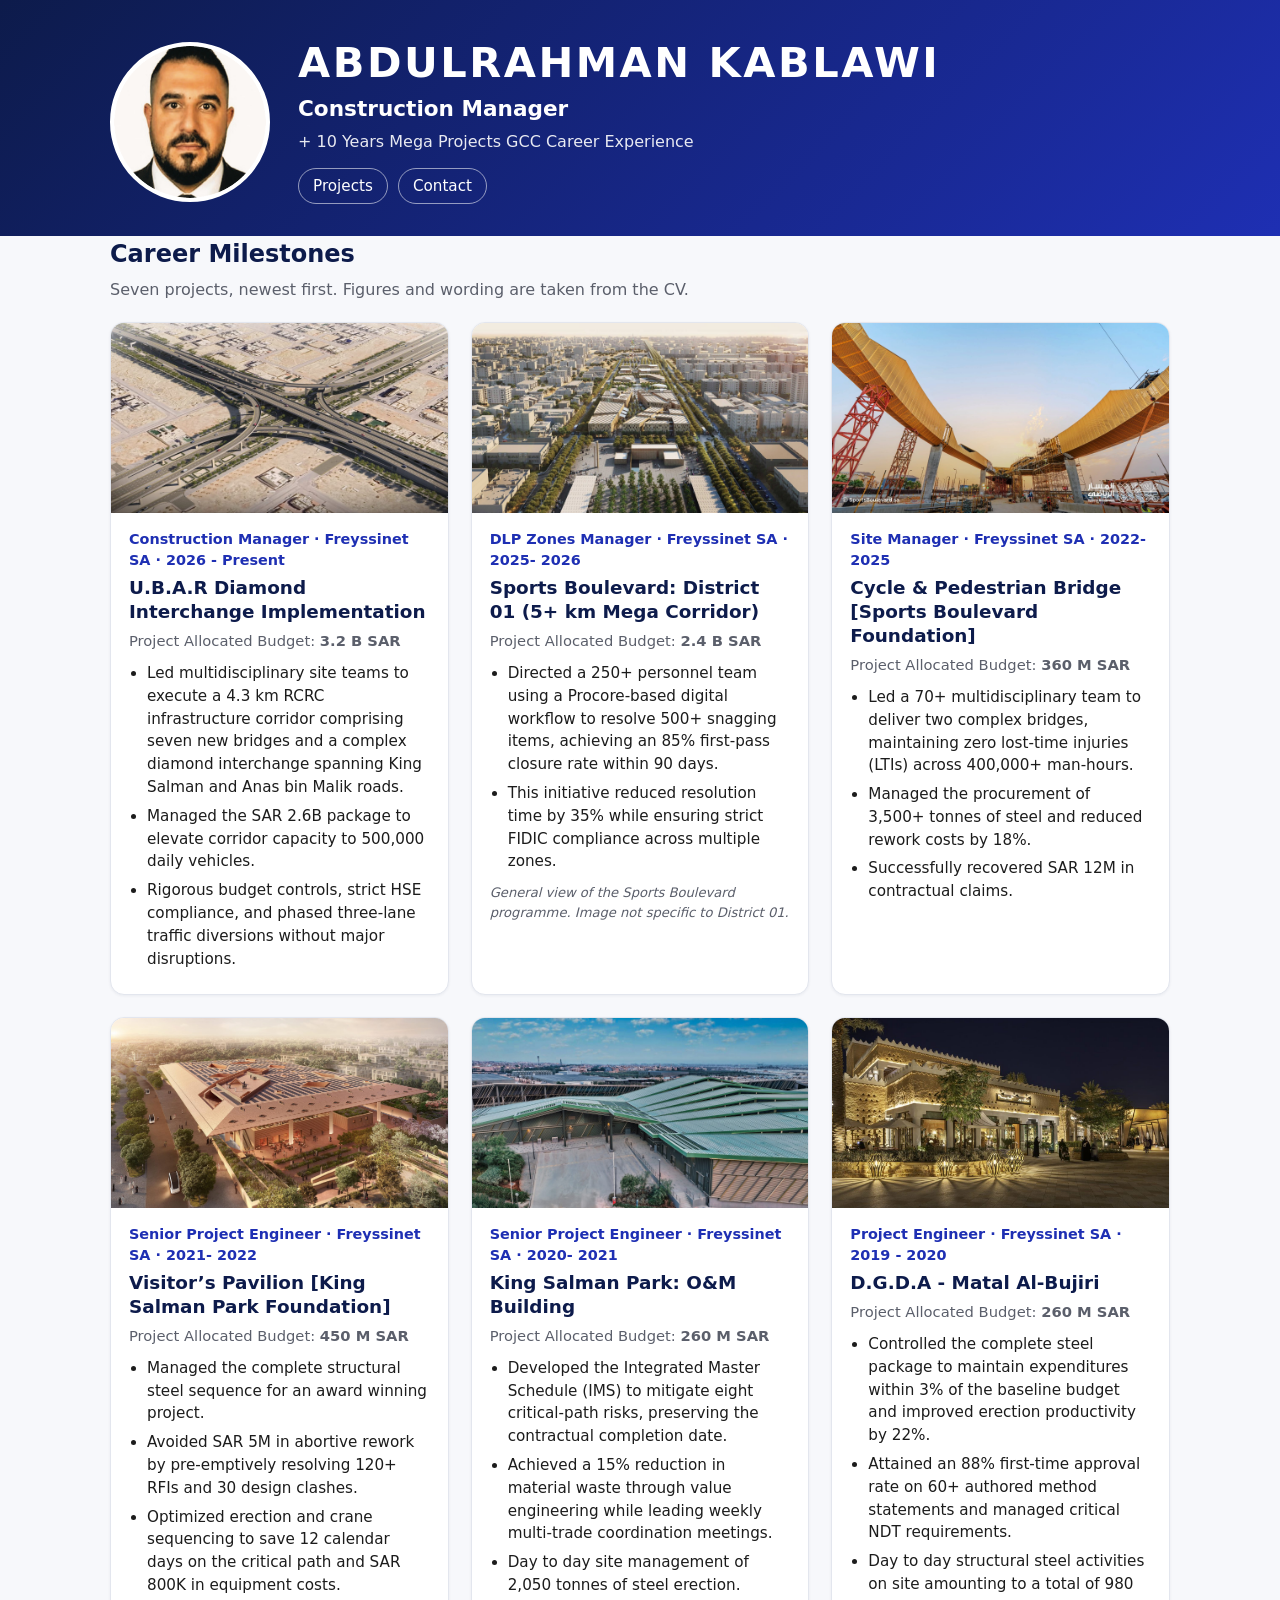
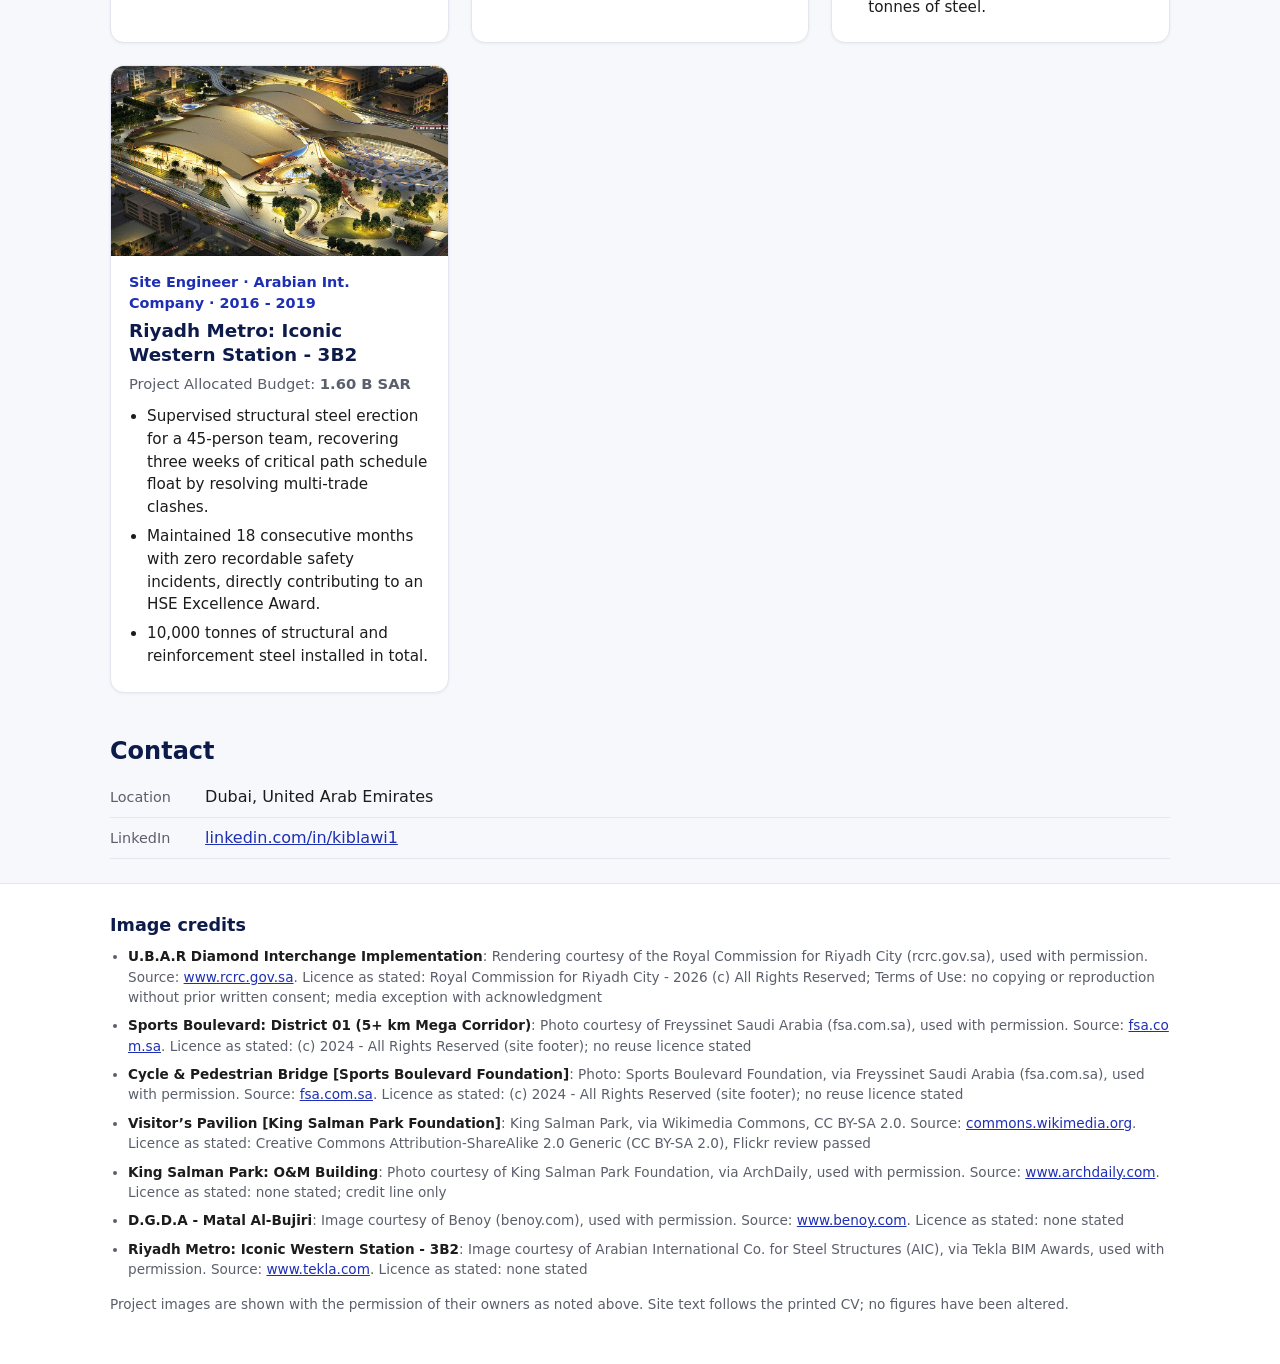
==== index.html @ 0e568136 "Publish portfolio site with /go redirect Co-Authored-By: Claude Fable 5.1 <noreply@anthropic.com>" ====
<!DOCTYPE html>
<html lang="en">
<head>
<meta charset="utf-8">
<meta name="viewport" content="width=device-width, initial-scale=1">
<title>Abdulrahman Kablawi | Construction Manager | Project Portfolio</title>
<meta name="description" content="Construction Manager. + 10 Years Mega Projects GCC Career Experience. Project portfolio.">
<meta property="og:title" content="Abdulrahman Kablawi | Project Portfolio">
<meta property="og:description" content="Construction Manager. + 10 Years Mega Projects GCC Career Experience.">
<meta property="og:image" content="images/ubar-diamond-interchange.jpg">
<link rel="stylesheet" href="style.css">
<link rel="icon" href="images/headshot.png">
</head>
<body>
<header class="hero">
  <div class="wrap hero-inner">
    <img class="headshot" src="images/headshot.png" width="160" height="160" alt="Portrait of Abdulrahman Kablawi">
    <div>
      <h1>ABDULRAHMAN KABLAWI</h1>
      <p class="title">Construction Manager</p>
      <p class="tagline">+ 10 Years Mega Projects GCC Career Experience</p>
      <nav><a href="#projects">Projects</a><a href="#contact">Contact</a></nav>
    </div>
  </div>
</header>

<main class="wrap">
  <section id="projects">
    <h2>Career Milestones</h2>
    <p class="lede">Seven projects, newest first. Figures and wording are taken from the CV.</p>
    <div class="grid">
      <article class="card" id="ubar-diamond-interchange">
        <img src="images/ubar-diamond-interchange.jpg" width="1600" height="900" alt="U.B.A.R Diamond Interchange Implementation" loading="lazy">
        <div class="card-body">
          <p class="role">Construction Manager &middot; Freyssinet SA &middot; 2026 - Present</p>
          <h3>U.B.A.R Diamond Interchange Implementation</h3>
          <p class="budget">Project Allocated Budget: <strong>3.2 B SAR</strong></p>
          <ul><li>Led multidisciplinary site teams to execute a 4.3 km RCRC infrastructure corridor comprising seven new bridges and a complex diamond interchange spanning King Salman and Anas bin Malik roads.</li><li>Managed the SAR 2.6B package to elevate corridor capacity to 500,000 daily vehicles.</li><li>Rigorous budget controls, strict HSE compliance, and phased three-lane traffic diversions without major disruptions.</li></ul>
          
        </div>
      </article>
      <article class="card" id="sports-boulevard-district-01">
        <img src="images/sports-boulevard-district-01.jpg" width="1600" height="900" alt="Sports Boulevard: District 01 (5+ km Mega Corridor)" loading="lazy">
        <div class="card-body">
          <p class="role">DLP Zones Manager &middot; Freyssinet SA &middot; 2025- 2026</p>
          <h3>Sports Boulevard: District 01 (5+ km Mega Corridor)</h3>
          <p class="budget">Project Allocated Budget: <strong>2.4 B SAR</strong></p>
          <ul><li>Directed a 250+ personnel team using a Procore-based digital workflow to resolve 500+ snagging items, achieving an 85% first-pass closure rate within 90 days.</li><li>This initiative reduced resolution time by 35% while ensuring strict FIDIC compliance across multiple zones.</li></ul>
          <p class="caption">General view of the Sports Boulevard programme. Image not specific to District 01.</p>
        </div>
      </article>
      <article class="card" id="sports-boulevard-cycle-pedestrian-bridge">
        <img src="images/sports-boulevard-cycle-pedestrian-bridge.jpg" width="1600" height="900" alt="Cycle &amp; Pedestrian Bridge [Sports Boulevard Foundation]" loading="lazy">
        <div class="card-body">
          <p class="role">Site Manager &middot; Freyssinet SA &middot; 2022- 2025</p>
          <h3>Cycle &amp; Pedestrian Bridge [Sports Boulevard Foundation]</h3>
          <p class="budget">Project Allocated Budget: <strong>360 M SAR</strong></p>
          <ul><li>Led a 70+ multidisciplinary team to deliver two complex bridges, maintaining zero lost-time injuries (LTIs) across 400,000+ man-hours.</li><li>Managed the procurement of 3,500+ tonnes of steel and reduced rework costs by 18%.</li><li>Successfully recovered SAR 12M in contractual claims.</li></ul>
          
        </div>
      </article>
      <article class="card" id="king-salman-park-visitors-pavilion">
        <img src="images/king-salman-park-visitors-pavilion.jpg" width="1600" height="1131" alt="Visitor’s Pavilion [King Salman Park Foundation]" loading="lazy">
        <div class="card-body">
          <p class="role">Senior Project Engineer &middot; Freyssinet SA &middot; 2021- 2022</p>
          <h3>Visitor’s Pavilion [King Salman Park Foundation]</h3>
          <p class="budget">Project Allocated Budget: <strong>450 M SAR</strong></p>
          <ul><li>Managed the complete structural steel sequence for an award winning project.</li><li>Avoided SAR 5M in abortive rework by pre-emptively resolving 120+ RFIs and 30 design clashes.</li><li>Optimized erection and crane sequencing to save 12 calendar days on the critical path and SAR 800K in equipment costs.</li></ul>
          
        </div>
      </article>
      <article class="card" id="king-salman-park-om-building">
        <img src="images/king-salman-park-om-building.jpg" width="1600" height="900" alt="King Salman Park: O&amp;M Building" loading="lazy">
        <div class="card-body">
          <p class="role">Senior Project Engineer &middot; Freyssinet SA &middot; 2020- 2021</p>
          <h3>King Salman Park: O&amp;M Building</h3>
          <p class="budget">Project Allocated Budget: <strong>260 M SAR</strong></p>
          <ul><li>Developed the Integrated Master Schedule (IMS) to mitigate eight critical-path risks, preserving the contractual completion date.</li><li>Achieved a 15% reduction in material waste through value engineering while leading weekly multi-trade coordination meetings.</li><li>Day to day site management of 2,050 tonnes of steel erection.</li></ul>
          
        </div>
      </article>
      <article class="card" id="dgda-matal-al-bujiri">
        <img src="images/dgda-matal-al-bujiri.jpg" width="1200" height="630" alt="D.G.D.A - Matal Al-Bujiri" loading="lazy">
        <div class="card-body">
          <p class="role">Project Engineer &middot; Freyssinet SA &middot; 2019 - 2020</p>
          <h3>D.G.D.A - Matal Al-Bujiri</h3>
          <p class="budget">Project Allocated Budget: <strong>260 M SAR</strong></p>
          <ul><li>Controlled the complete steel package to maintain expenditures within 3% of the baseline budget and improved erection productivity by 22%.</li><li>Attained an 88% first-time approval rate on 60+ authored method statements and managed critical NDT requirements.</li><li>Day to day structural steel activities on site amounting to a total of 980 tonnes of steel.</li></ul>
          
        </div>
      </article>
      <article class="card" id="riyadh-metro-western-station-3b2">
        <img src="images/riyadh-metro-western-station-3b2.jpg" width="1600" height="617" alt="Riyadh Metro: Iconic Western Station - 3B2" loading="lazy">
        <div class="card-body">
          <p class="role">Site Engineer &middot; Arabian Int. Company &middot; 2016 - 2019</p>
          <h3>Riyadh Metro: Iconic Western Station - 3B2</h3>
          <p class="budget">Project Allocated Budget: <strong>1.60 B SAR</strong></p>
          <ul><li>Supervised structural steel erection for a 45-person team, recovering three weeks of critical path schedule float by resolving multi-trade clashes.</li><li>Maintained 18 consecutive months with zero recordable safety incidents, directly contributing to an HSE Excellence Award.</li><li>10,000 tonnes of structural and reinforcement steel installed in total.</li></ul>
          
        </div>
      </article>
    </div>
  </section>

  <section id="contact">
    <h2>Contact</h2>
    <ul class="contact">
      <li><span class="lbl">Location</span> Dubai, United Arab Emirates</li>
      <li><span class="lbl">LinkedIn</span> <a href="https://www.linkedin.com/in/kiblawi1" rel="noopener">linkedin.com/in/kiblawi1</a></li>
    </ul>
  </section>
</main>

<footer>
  <div class="wrap">
    <h2>Image credits</h2>
    <ul class="credits"><li><span class="cname">U.B.A.R Diamond Interchange Implementation</span>: Rendering courtesy of the Royal Commission for Riyadh City (rcrc.gov.sa), used with permission. Source: <a href="https://www.rcrc.gov.sa/en/projects/riyadh-main-and-ring-road-axes-development-program/" rel="noopener">www.rcrc.gov.sa</a>. Licence as stated: Royal Commission for Riyadh City - 2026 (c) All Rights Reserved; Terms of Use: no copying or reproduction without prior written consent; media exception with acknowledgment</li><li><span class="cname">Sports Boulevard: District 01 (5+ km Mega Corridor)</span>: Photo courtesy of Freyssinet Saudi Arabia (fsa.com.sa), used with permission. Source: <a href="https://fsa.com.sa/portfolio/sports-boulevard-arts-district-package-5/" rel="noopener">fsa.com.sa</a>. Licence as stated: (c) 2024 - All Rights Reserved (site footer); no reuse licence stated</li><li><span class="cname">Cycle &amp; Pedestrian Bridge [Sports Boulevard Foundation]</span>: Photo: Sports Boulevard Foundation, via Freyssinet Saudi Arabia (fsa.com.sa), used with permission. Source: <a href="https://fsa.com.sa/portfolio/sports-boulevard-phase-1-cycling-bridge/" rel="noopener">fsa.com.sa</a>. Licence as stated: (c) 2024 - All Rights Reserved (site footer); no reuse licence stated</li><li><span class="cname">Visitor’s Pavilion [King Salman Park Foundation]</span>: King Salman Park, via Wikimedia Commons, CC BY-SA 2.0. Source: <a href="https://commons.wikimedia.org/wiki/File:KSP_Visitor_Pavilion.jpg" rel="noopener">commons.wikimedia.org</a>. Licence as stated: Creative Commons Attribution-ShareAlike 2.0 Generic (CC BY-SA 2.0), Flickr review passed</li><li><span class="cname">King Salman Park: O&amp;M Building</span>: Photo courtesy of King Salman Park Foundation, via ArchDaily, used with permission. Source: <a href="https://www.archdaily.com/1038291/operations-and-maintenance-building-at-the-king-salman-park-omrani" rel="noopener">www.archdaily.com</a>. Licence as stated: none stated; credit line only</li><li><span class="cname">D.G.D.A - Matal Al-Bujiri</span>: Image courtesy of Benoy (benoy.com), used with permission. Source: <a href="https://www.benoy.com/projects/al-bujairi/" rel="noopener">www.benoy.com</a>. Licence as stated: none stated</li><li><span class="cname">Riyadh Metro: Iconic Western Station - 3B2</span>: Image courtesy of Arabian International Co. for Steel Structures (AIC), via Tekla BIM Awards, used with permission. Source: <a href="https://www.tekla.com/ae/bim-awards/riyadh-metro-project-line-2-western-station-3b2" rel="noopener">www.tekla.com</a>. Licence as stated: none stated</li></ul>
    <p class="fine">Project images are shown with the permission of their owners as noted above. Site text follows the printed CV; no figures have been altered.</p>
  </div>
</footer>
</body>
</html>
---- style.css ----
:root{--navy:#0d1b4b;--blue:#1e2fb3;--ink:#1c1c1c;--muted:#5b5f6b;--line:#e3e6ee;--bg:#f7f8fb;--card:#fff}
*{box-sizing:border-box}
html{scroll-behavior:smooth}
body{margin:0;font-family:system-ui,-apple-system,"Segoe UI",Roboto,Helvetica,Arial,sans-serif;color:var(--ink);background:var(--bg);line-height:1.5;-webkit-text-size-adjust:100%}
.wrap{max-width:1100px;margin:0 auto;padding:0 20px}
.hero{background:linear-gradient(135deg,var(--navy),var(--blue));color:#fff;padding:40px 0 32px}
.hero-inner{display:flex;gap:28px;align-items:center;flex-wrap:wrap}
.headshot{width:160px;height:160px;border-radius:50%;border:4px solid #fff;background:#fff;flex:0 0 auto}
h1{margin:0;font-size:clamp(1.7rem,4.5vw,2.6rem);letter-spacing:.06em;line-height:1.1}
.title{margin:.35em 0 0;font-size:clamp(1.05rem,2.8vw,1.35rem);font-weight:600}
.tagline{margin:.25em 0 0;opacity:.9}
nav{margin-top:14px;display:flex;gap:10px;flex-wrap:wrap}
nav a{color:#fff;text-decoration:none;border:1px solid rgba(255,255,255,.55);padding:6px 14px;border-radius:999px;font-size:.95rem}
nav a:hover{background:rgba(255,255,255,.15)}
main{padding:32px 20px 24px}
h2{color:var(--navy);font-size:1.5rem;margin:0 0 6px}
.lede{margin:0 0 20px;color:var(--muted)}
.grid{display:grid;grid-template-columns:repeat(auto-fill,minmax(300px,1fr));gap:22px}
.card{background:var(--card);border:1px solid var(--line);border-radius:14px;overflow:hidden;box-shadow:0 1px 3px rgba(13,27,75,.06);display:flex;flex-direction:column}
.card img{width:100%;height:auto;aspect-ratio:16/9;object-fit:cover;display:block;background:#dfe3ee}
.card-body{padding:16px 18px 18px}
.role{margin:0 0 4px;color:var(--blue);font-weight:600;font-size:.9rem}
.card h3{margin:0 0 6px;font-size:1.15rem;line-height:1.3;color:var(--navy)}
.budget{margin:0 0 10px;font-size:.92rem;color:var(--muted)}
.card ul{margin:0;padding-left:18px;font-size:.95rem}
.card li{margin:0 0 6px}
.caption{margin:10px 0 0;font-size:.82rem;color:var(--muted);font-style:italic}
#contact{margin-top:40px}
.contact{list-style:none;padding:0;margin:8px 0 0}
.contact li{padding:8px 0;border-bottom:1px solid var(--line)}
.lbl{display:inline-block;min-width:90px;color:var(--muted);font-size:.9rem}
.contact a{color:var(--blue)}
footer{background:#fff;border-top:1px solid var(--line);padding:28px 0 36px;margin-top:24px;font-size:.85rem;color:var(--muted)}
footer h2{font-size:1.1rem}
.credits{padding-left:18px;margin:8px 0}
.credits li{margin:0 0 8px}
.cname{color:var(--ink);font-weight:600}
footer a{color:var(--blue);word-break:break-all}
.fine{margin-top:14px}
@media (max-width:600px){.hero{padding:28px 0 24px}.headshot{width:120px;height:120px}.grid{grid-template-columns:1fr}.hero-inner{gap:18px}}
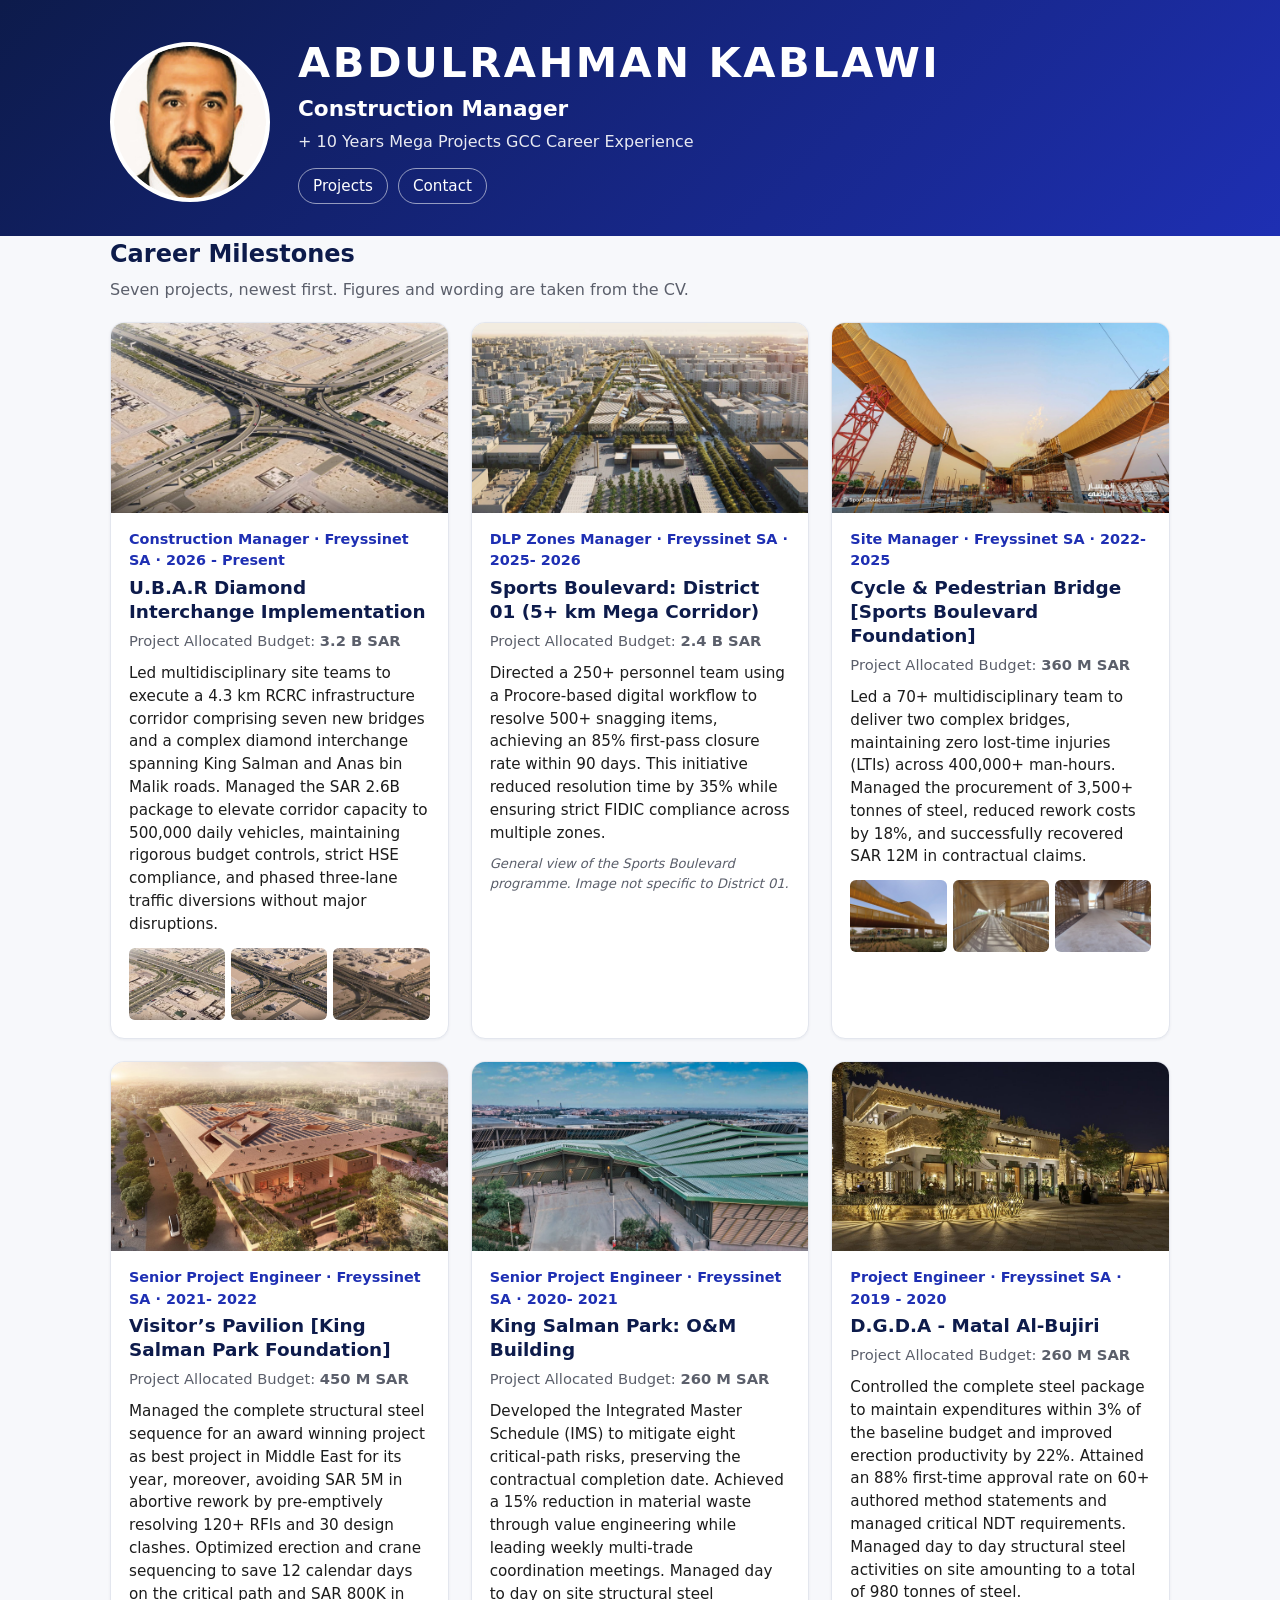
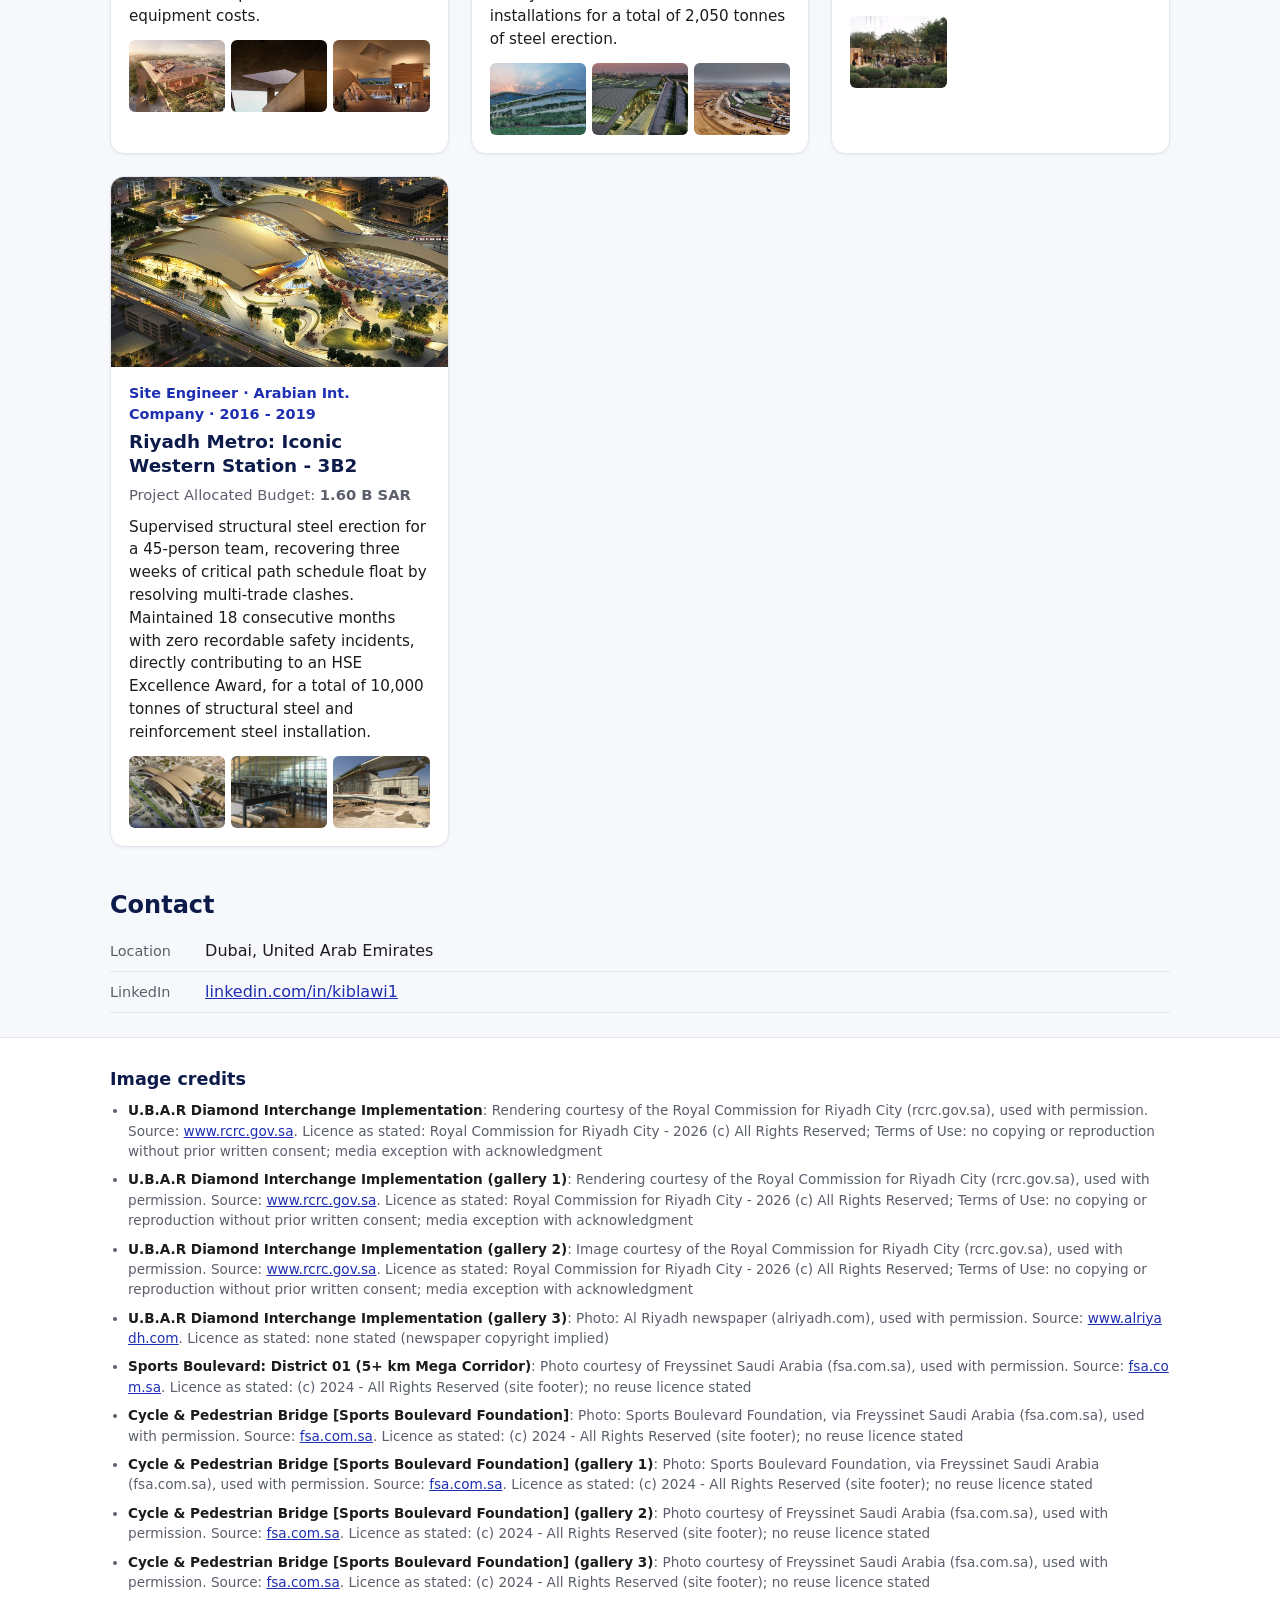
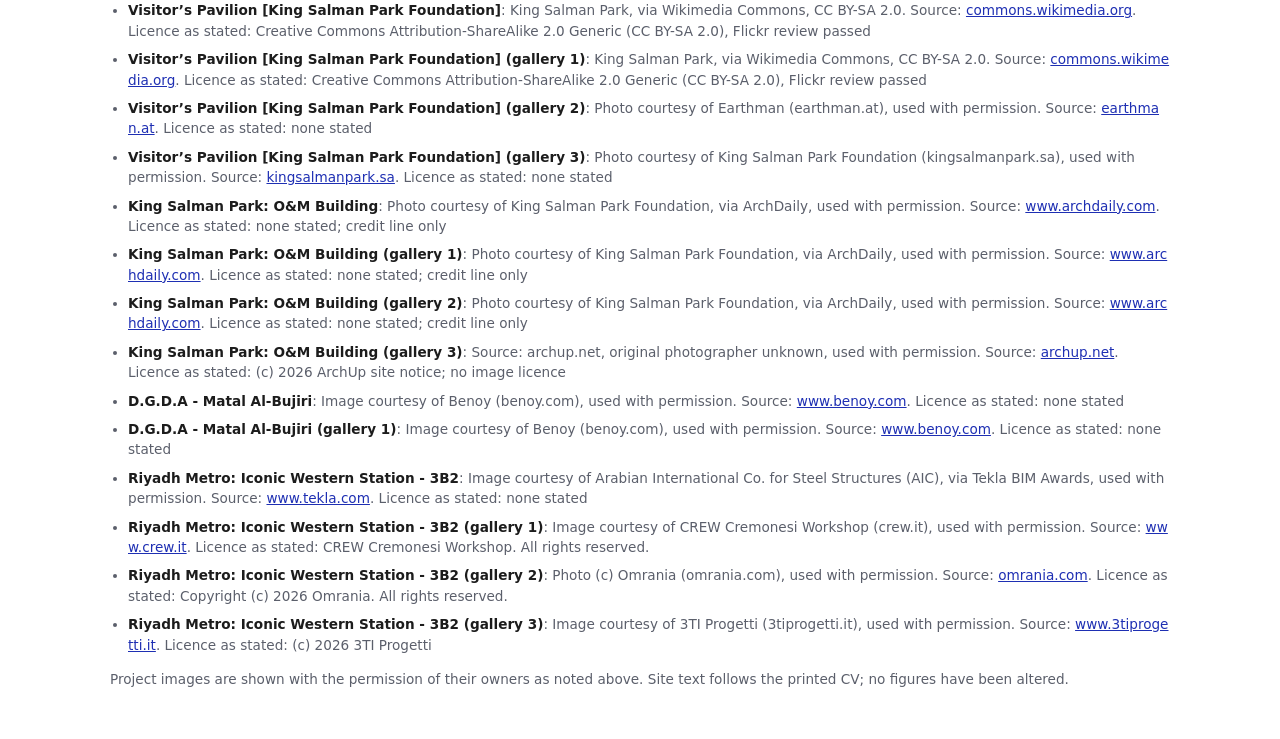
==== commit 0b0f71f6: "Add full CV descriptions and image galleries to project cards Co-Authored-By: Claude Fable 5.1 <nore" ====
--- a/index.html
+++ b/index.html
@@ -35,8 +35,10 @@
           <p class="role">Construction Manager &middot; Freyssinet SA &middot; 2026 - Present</p>
           <h3>U.B.A.R Diamond Interchange Implementation</h3>
           <p class="budget">Project Allocated Budget: <strong>3.2 B SAR</strong></p>
+          <p class="desc">Led multidisciplinary site teams to execute a 4.3 km RCRC infrastructure corridor comprising seven new bridges and a complex diamond interchange spanning King Salman and Anas bin Malik roads. Managed the SAR 2.6B package to elevate corridor capacity to 500,000 daily vehicles, maintaining rigorous budget controls, strict HSE compliance, and phased three-lane traffic diversions without major disruptions.</p>
           <ul><li>Led multidisciplinary site teams to execute a 4.3 km RCRC infrastructure corridor comprising seven new bridges and a complex diamond interchange spanning King Salman and Anas bin Malik roads.</li><li>Managed the SAR 2.6B package to elevate corridor capacity to 500,000 daily vehicles.</li><li>Rigorous budget controls, strict HSE compliance, and phased three-lane traffic diversions without major disruptions.</li></ul>
           
+          <div class="gallery"><a href="images/ubar-diamond-interchange-1.jpg"><img src="images/ubar-diamond-interchange-1.jpg" width="1600" height="900" alt="U.B.A.R Diamond Interchange Implementation, additional image 1" loading="lazy"></a><a href="images/ubar-diamond-interchange-2.jpg"><img src="images/ubar-diamond-interchange-2.jpg" width="1600" height="936" alt="U.B.A.R Diamond Interchange Implementation, additional image 2" loading="lazy"></a><a href="images/ubar-diamond-interchange-3.jpg"><img src="images/ubar-diamond-interchange-3.jpg" width="1600" height="669" alt="U.B.A.R Diamond Interchange Implementation, additional image 3" loading="lazy"></a></div>
         </div>
       </article>
       <article class="card" id="sports-boulevard-district-01">
@@ -45,8 +47,10 @@
           <p class="role">DLP Zones Manager &middot; Freyssinet SA &middot; 2025- 2026</p>
           <h3>Sports Boulevard: District 01 (5+ km Mega Corridor)</h3>
           <p class="budget">Project Allocated Budget: <strong>2.4 B SAR</strong></p>
+          <p class="desc">Directed a 250+ personnel team using a Procore-based digital workflow to resolve 500+ snagging items, achieving an 85% first-pass closure rate within 90 days. This initiative reduced resolution time by 35% while ensuring strict FIDIC compliance across multiple zones.</p>
           <ul><li>Directed a 250+ personnel team using a Procore-based digital workflow to resolve 500+ snagging items, achieving an 85% first-pass closure rate within 90 days.</li><li>This initiative reduced resolution time by 35% while ensuring strict FIDIC compliance across multiple zones.</li></ul>
           <p class="caption">General view of the Sports Boulevard programme. Image not specific to District 01.</p>
+          
         </div>
       </article>
       <article class="card" id="sports-boulevard-cycle-pedestrian-bridge">
@@ -55,8 +59,10 @@
           <p class="role">Site Manager &middot; Freyssinet SA &middot; 2022- 2025</p>
           <h3>Cycle &amp; Pedestrian Bridge [Sports Boulevard Foundation]</h3>
           <p class="budget">Project Allocated Budget: <strong>360 M SAR</strong></p>
+          <p class="desc">Led a 70+ multidisciplinary team to deliver two complex bridges, maintaining zero lost-time injuries (LTIs) across 400,000+ man-hours. Managed the procurement of 3,500+ tonnes of steel, reduced rework costs by 18%, and successfully recovered SAR 12M in contractual claims.</p>
           <ul><li>Led a 70+ multidisciplinary team to deliver two complex bridges, maintaining zero lost-time injuries (LTIs) across 400,000+ man-hours.</li><li>Managed the procurement of 3,500+ tonnes of steel and reduced rework costs by 18%.</li><li>Successfully recovered SAR 12M in contractual claims.</li></ul>
           
+          <div class="gallery"><a href="images/sports-boulevard-cycle-pedestrian-bridge-1.jpg"><img src="images/sports-boulevard-cycle-pedestrian-bridge-1.jpg" width="1000" height="600" alt="Cycle &amp; Pedestrian Bridge [Sports Boulevard Foundation], additional image 1" loading="lazy"></a><a href="images/sports-boulevard-cycle-pedestrian-bridge-2.jpg"><img src="images/sports-boulevard-cycle-pedestrian-bridge-2.jpg" width="1000" height="600" alt="Cycle &amp; Pedestrian Bridge [Sports Boulevard Foundation], additional image 2" loading="lazy"></a><a href="images/sports-boulevard-cycle-pedestrian-bridge-3.jpg"><img src="images/sports-boulevard-cycle-pedestrian-bridge-3.jpg" width="1000" height="600" alt="Cycle &amp; Pedestrian Bridge [Sports Boulevard Foundation], additional image 3" loading="lazy"></a></div>
         </div>
       </article>
       <article class="card" id="king-salman-park-visitors-pavilion">
@@ -65,8 +71,10 @@
           <p class="role">Senior Project Engineer &middot; Freyssinet SA &middot; 2021- 2022</p>
           <h3>Visitor’s Pavilion [King Salman Park Foundation]</h3>
           <p class="budget">Project Allocated Budget: <strong>450 M SAR</strong></p>
+          <p class="desc">Managed the complete structural steel sequence for an award winning project as best project in Middle East for its year, moreover, avoiding SAR 5M in abortive rework by pre-emptively resolving 120+ RFIs and 30 design clashes. Optimized erection and crane sequencing to save 12 calendar days on the critical path and SAR 800K in equipment costs.</p>
           <ul><li>Managed the complete structural steel sequence for an award winning project.</li><li>Avoided SAR 5M in abortive rework by pre-emptively resolving 120+ RFIs and 30 design clashes.</li><li>Optimized erection and crane sequencing to save 12 calendar days on the critical path and SAR 800K in equipment costs.</li></ul>
           
+          <div class="gallery"><a href="images/king-salman-park-visitors-pavilion-1.jpg"><img src="images/king-salman-park-visitors-pavilion-1.jpg" width="1600" height="1131" alt="Visitor’s Pavilion [King Salman Park Foundation], additional image 1" loading="lazy"></a><a href="images/king-salman-park-visitors-pavilion-2.jpg"><img src="images/king-salman-park-visitors-pavilion-2.jpg" width="1600" height="901" alt="Visitor’s Pavilion [King Salman Park Foundation], additional image 2" loading="lazy"></a><a href="images/king-salman-park-visitors-pavilion-3.jpg"><img src="images/king-salman-park-visitors-pavilion-3.jpg" width="1600" height="900" alt="Visitor’s Pavilion [King Salman Park Foundation], additional image 3" loading="lazy"></a></div>
         </div>
       </article>
       <article class="card" id="king-salman-park-om-building">
@@ -75,8 +83,10 @@
           <p class="role">Senior Project Engineer &middot; Freyssinet SA &middot; 2020- 2021</p>
           <h3>King Salman Park: O&amp;M Building</h3>
           <p class="budget">Project Allocated Budget: <strong>260 M SAR</strong></p>
+          <p class="desc">Developed the Integrated Master Schedule (IMS) to mitigate eight critical-path risks, preserving the contractual completion date. Achieved a 15% reduction in material waste through value engineering while leading weekly multi-trade coordination meetings. Managed day to day on site structural steel installations for a total of 2,050 tonnes of steel erection.</p>
           <ul><li>Developed the Integrated Master Schedule (IMS) to mitigate eight critical-path risks, preserving the contractual completion date.</li><li>Achieved a 15% reduction in material waste through value engineering while leading weekly multi-trade coordination meetings.</li><li>Day to day site management of 2,050 tonnes of steel erection.</li></ul>
           
+          <div class="gallery"><a href="images/king-salman-park-om-building-1.jpg"><img src="images/king-salman-park-om-building-1.jpg" width="1600" height="900" alt="King Salman Park: O&amp;M Building, additional image 1" loading="lazy"></a><a href="images/king-salman-park-om-building-2.jpg"><img src="images/king-salman-park-om-building-2.jpg" width="1600" height="900" alt="King Salman Park: O&amp;M Building, additional image 2" loading="lazy"></a><a href="images/king-salman-park-om-building-3.jpg"><img src="images/king-salman-park-om-building-3.jpg" width="1600" height="1032" alt="King Salman Park: O&amp;M Building, additional image 3" loading="lazy"></a></div>
         </div>
       </article>
       <article class="card" id="dgda-matal-al-bujiri">
@@ -85,8 +95,10 @@
           <p class="role">Project Engineer &middot; Freyssinet SA &middot; 2019 - 2020</p>
           <h3>D.G.D.A - Matal Al-Bujiri</h3>
           <p class="budget">Project Allocated Budget: <strong>260 M SAR</strong></p>
+          <p class="desc">Controlled the complete steel package to maintain expenditures within 3% of the baseline budget and improved erection productivity by 22%. Attained an 88% first-time approval rate on 60+ authored method statements and managed critical NDT requirements. Managed day to day structural steel activities on site amounting to a total of 980 tonnes of steel.</p>
           <ul><li>Controlled the complete steel package to maintain expenditures within 3% of the baseline budget and improved erection productivity by 22%.</li><li>Attained an 88% first-time approval rate on 60+ authored method statements and managed critical NDT requirements.</li><li>Day to day structural steel activities on site amounting to a total of 980 tonnes of steel.</li></ul>
           
+          <div class="gallery"><a href="images/dgda-matal-al-bujiri-1.jpg"><img src="images/dgda-matal-al-bujiri-1.jpg" width="1200" height="863" alt="D.G.D.A - Matal Al-Bujiri, additional image 1" loading="lazy"></a></div>
         </div>
       </article>
       <article class="card" id="riyadh-metro-western-station-3b2">
@@ -95,8 +107,10 @@
           <p class="role">Site Engineer &middot; Arabian Int. Company &middot; 2016 - 2019</p>
           <h3>Riyadh Metro: Iconic Western Station - 3B2</h3>
           <p class="budget">Project Allocated Budget: <strong>1.60 B SAR</strong></p>
+          <p class="desc">Supervised structural steel erection for a 45-person team, recovering three weeks of critical path schedule float by resolving multi-trade clashes. Maintained 18 consecutive months with zero recordable safety incidents, directly contributing to an HSE Excellence Award, for a total of 10,000 tonnes of structural steel and reinforcement steel installation.</p>
           <ul><li>Supervised structural steel erection for a 45-person team, recovering three weeks of critical path schedule float by resolving multi-trade clashes.</li><li>Maintained 18 consecutive months with zero recordable safety incidents, directly contributing to an HSE Excellence Award.</li><li>10,000 tonnes of structural and reinforcement steel installed in total.</li></ul>
           
+          <div class="gallery"><a href="images/riyadh-metro-western-station-3b2-1.jpg"><img src="images/riyadh-metro-western-station-3b2-1.jpg" width="1600" height="896" alt="Riyadh Metro: Iconic Western Station - 3B2, additional image 1" loading="lazy"></a><a href="images/riyadh-metro-western-station-3b2-2.jpg"><img src="images/riyadh-metro-western-station-3b2-2.jpg" width="1600" height="617" alt="Riyadh Metro: Iconic Western Station - 3B2, additional image 2" loading="lazy"></a><a href="images/riyadh-metro-western-station-3b2-3.jpg"><img src="images/riyadh-metro-western-station-3b2-3.jpg" width="1600" height="1064" alt="Riyadh Metro: Iconic Western Station - 3B2, additional image 3" loading="lazy"></a></div>
         </div>
       </article>
     </div>
@@ -114,7 +128,7 @@
 <footer>
   <div class="wrap">
     <h2>Image credits</h2>
-    <ul class="credits"><li><span class="cname">U.B.A.R Diamond Interchange Implementation</span>: Rendering courtesy of the Royal Commission for Riyadh City (rcrc.gov.sa), used with permission. Source: <a href="https://www.rcrc.gov.sa/en/projects/riyadh-main-and-ring-road-axes-development-program/" rel="noopener">www.rcrc.gov.sa</a>. Licence as stated: Royal Commission for Riyadh City - 2026 (c) All Rights Reserved; Terms of Use: no copying or reproduction without prior written consent; media exception with acknowledgment</li><li><span class="cname">Sports Boulevard: District 01 (5+ km Mega Corridor)</span>: Photo courtesy of Freyssinet Saudi Arabia (fsa.com.sa), used with permission. Source: <a href="https://fsa.com.sa/portfolio/sports-boulevard-arts-district-package-5/" rel="noopener">fsa.com.sa</a>. Licence as stated: (c) 2024 - All Rights Reserved (site footer); no reuse licence stated</li><li><span class="cname">Cycle &amp; Pedestrian Bridge [Sports Boulevard Foundation]</span>: Photo: Sports Boulevard Foundation, via Freyssinet Saudi Arabia (fsa.com.sa), used with permission. Source: <a href="https://fsa.com.sa/portfolio/sports-boulevard-phase-1-cycling-bridge/" rel="noopener">fsa.com.sa</a>. Licence as stated: (c) 2024 - All Rights Reserved (site footer); no reuse licence stated</li><li><span class="cname">Visitor’s Pavilion [King Salman Park Foundation]</span>: King Salman Park, via Wikimedia Commons, CC BY-SA 2.0. Source: <a href="https://commons.wikimedia.org/wiki/File:KSP_Visitor_Pavilion.jpg" rel="noopener">commons.wikimedia.org</a>. Licence as stated: Creative Commons Attribution-ShareAlike 2.0 Generic (CC BY-SA 2.0), Flickr review passed</li><li><span class="cname">King Salman Park: O&amp;M Building</span>: Photo courtesy of King Salman Park Foundation, via ArchDaily, used with permission. Source: <a href="https://www.archdaily.com/1038291/operations-and-maintenance-building-at-the-king-salman-park-omrani" rel="noopener">www.archdaily.com</a>. Licence as stated: none stated; credit line only</li><li><span class="cname">D.G.D.A - Matal Al-Bujiri</span>: Image courtesy of Benoy (benoy.com), used with permission. Source: <a href="https://www.benoy.com/projects/al-bujairi/" rel="noopener">www.benoy.com</a>. Licence as stated: none stated</li><li><span class="cname">Riyadh Metro: Iconic Western Station - 3B2</span>: Image courtesy of Arabian International Co. for Steel Structures (AIC), via Tekla BIM Awards, used with permission. Source: <a href="https://www.tekla.com/ae/bim-awards/riyadh-metro-project-line-2-western-station-3b2" rel="noopener">www.tekla.com</a>. Licence as stated: none stated</li></ul>
+    <ul class="credits"><li><span class="cname">U.B.A.R Diamond Interchange Implementation</span>: Rendering courtesy of the Royal Commission for Riyadh City (rcrc.gov.sa), used with permission. Source: <a href="https://www.rcrc.gov.sa/en/projects/riyadh-main-and-ring-road-axes-development-program/" rel="noopener">www.rcrc.gov.sa</a>. Licence as stated: Royal Commission for Riyadh City - 2026 (c) All Rights Reserved; Terms of Use: no copying or reproduction without prior written consent; media exception with acknowledgment</li><li><span class="cname">U.B.A.R Diamond Interchange Implementation (gallery 1)</span>: Rendering courtesy of the Royal Commission for Riyadh City (rcrc.gov.sa), used with permission. Source: <a href="https://www.rcrc.gov.sa/en/projects/riyadh-main-and-ring-road-axes-development-program/" rel="noopener">www.rcrc.gov.sa</a>. Licence as stated: Royal Commission for Riyadh City - 2026 (c) All Rights Reserved; Terms of Use: no copying or reproduction without prior written consent; media exception with acknowledgment</li><li><span class="cname">U.B.A.R Diamond Interchange Implementation (gallery 2)</span>: Image courtesy of the Royal Commission for Riyadh City (rcrc.gov.sa), used with permission. Source: <a href="https://www.rcrc.gov.sa/en/230973-3/" rel="noopener">www.rcrc.gov.sa</a>. Licence as stated: Royal Commission for Riyadh City - 2026 (c) All Rights Reserved; Terms of Use: no copying or reproduction without prior written consent; media exception with acknowledgment</li><li><span class="cname">U.B.A.R Diamond Interchange Implementation (gallery 3)</span>: Photo: Al Riyadh newspaper (alriyadh.com), used with permission. Source: <a href="https://www.alriyadh.com/2189832" rel="noopener">www.alriyadh.com</a>. Licence as stated: none stated (newspaper copyright implied)</li><li><span class="cname">Sports Boulevard: District 01 (5+ km Mega Corridor)</span>: Photo courtesy of Freyssinet Saudi Arabia (fsa.com.sa), used with permission. Source: <a href="https://fsa.com.sa/portfolio/sports-boulevard-arts-district-package-5/" rel="noopener">fsa.com.sa</a>. Licence as stated: (c) 2024 - All Rights Reserved (site footer); no reuse licence stated</li><li><span class="cname">Cycle &amp; Pedestrian Bridge [Sports Boulevard Foundation]</span>: Photo: Sports Boulevard Foundation, via Freyssinet Saudi Arabia (fsa.com.sa), used with permission. Source: <a href="https://fsa.com.sa/portfolio/sports-boulevard-phase-1-cycling-bridge/" rel="noopener">fsa.com.sa</a>. Licence as stated: (c) 2024 - All Rights Reserved (site footer); no reuse licence stated</li><li><span class="cname">Cycle &amp; Pedestrian Bridge [Sports Boulevard Foundation] (gallery 1)</span>: Photo: Sports Boulevard Foundation, via Freyssinet Saudi Arabia (fsa.com.sa), used with permission. Source: <a href="https://fsa.com.sa/portfolio/sports-boulevard-phase-1-cycling-bridge/" rel="noopener">fsa.com.sa</a>. Licence as stated: (c) 2024 - All Rights Reserved (site footer); no reuse licence stated</li><li><span class="cname">Cycle &amp; Pedestrian Bridge [Sports Boulevard Foundation] (gallery 2)</span>: Photo courtesy of Freyssinet Saudi Arabia (fsa.com.sa), used with permission. Source: <a href="https://fsa.com.sa/portfolio/sports-boulevard-phase-1-cycling-bridge/" rel="noopener">fsa.com.sa</a>. Licence as stated: (c) 2024 - All Rights Reserved (site footer); no reuse licence stated</li><li><span class="cname">Cycle &amp; Pedestrian Bridge [Sports Boulevard Foundation] (gallery 3)</span>: Photo courtesy of Freyssinet Saudi Arabia (fsa.com.sa), used with permission. Source: <a href="https://fsa.com.sa/portfolio/sports-boulevard-phase-1-cycling-bridge/" rel="noopener">fsa.com.sa</a>. Licence as stated: (c) 2024 - All Rights Reserved (site footer); no reuse licence stated</li><li><span class="cname">Visitor’s Pavilion [King Salman Park Foundation]</span>: King Salman Park, via Wikimedia Commons, CC BY-SA 2.0. Source: <a href="https://commons.wikimedia.org/wiki/File:KSP_Visitor_Pavilion.jpg" rel="noopener">commons.wikimedia.org</a>. Licence as stated: Creative Commons Attribution-ShareAlike 2.0 Generic (CC BY-SA 2.0), Flickr review passed</li><li><span class="cname">Visitor’s Pavilion [King Salman Park Foundation] (gallery 1)</span>: King Salman Park, via Wikimedia Commons, CC BY-SA 2.0. Source: <a href="https://commons.wikimedia.org/wiki/File:King_Salman_Park-_Visitor_Pavilion.jpg" rel="noopener">commons.wikimedia.org</a>. Licence as stated: Creative Commons Attribution-ShareAlike 2.0 Generic (CC BY-SA 2.0), Flickr review passed</li><li><span class="cname">Visitor’s Pavilion [King Salman Park Foundation] (gallery 2)</span>: Photo courtesy of Earthman (earthman.at), used with permission. Source: <a href="https://earthman.at/project/visitors-pavilion-king-salman-park/" rel="noopener">earthman.at</a>. Licence as stated: none stated</li><li><span class="cname">Visitor’s Pavilion [King Salman Park Foundation] (gallery 3)</span>: Photo courtesy of King Salman Park Foundation (kingsalmanpark.sa), used with permission. Source: <a href="https://kingsalmanpark.sa/en/news/visitorscenter" rel="noopener">kingsalmanpark.sa</a>. Licence as stated: none stated</li><li><span class="cname">King Salman Park: O&amp;M Building</span>: Photo courtesy of King Salman Park Foundation, via ArchDaily, used with permission. Source: <a href="https://www.archdaily.com/1038291/operations-and-maintenance-building-at-the-king-salman-park-omrani" rel="noopener">www.archdaily.com</a>. Licence as stated: none stated; credit line only</li><li><span class="cname">King Salman Park: O&amp;M Building (gallery 1)</span>: Photo courtesy of King Salman Park Foundation, via ArchDaily, used with permission. Source: <a href="https://www.archdaily.com/1038291/operations-and-maintenance-building-at-the-king-salman-park-omrani" rel="noopener">www.archdaily.com</a>. Licence as stated: none stated; credit line only</li><li><span class="cname">King Salman Park: O&amp;M Building (gallery 2)</span>: Photo courtesy of King Salman Park Foundation, via ArchDaily, used with permission. Source: <a href="https://www.archdaily.com/1038291/operations-and-maintenance-building-at-the-king-salman-park-omrani" rel="noopener">www.archdaily.com</a>. Licence as stated: none stated; credit line only</li><li><span class="cname">King Salman Park: O&amp;M Building (gallery 3)</span>: Source: archup.net, original photographer unknown, used with permission. Source: <a href="https://archup.net/king-salman-park-project-the-operations-and-maintenance/" rel="noopener">archup.net</a>. Licence as stated: (c) 2026 ArchUp site notice; no image licence</li><li><span class="cname">D.G.D.A - Matal Al-Bujiri</span>: Image courtesy of Benoy (benoy.com), used with permission. Source: <a href="https://www.benoy.com/projects/al-bujairi/" rel="noopener">www.benoy.com</a>. Licence as stated: none stated</li><li><span class="cname">D.G.D.A - Matal Al-Bujiri (gallery 1)</span>: Image courtesy of Benoy (benoy.com), used with permission. Source: <a href="https://www.benoy.com/projects/al-bujairi/" rel="noopener">www.benoy.com</a>. Licence as stated: none stated</li><li><span class="cname">Riyadh Metro: Iconic Western Station - 3B2</span>: Image courtesy of Arabian International Co. for Steel Structures (AIC), via Tekla BIM Awards, used with permission. Source: <a href="https://www.tekla.com/ae/bim-awards/riyadh-metro-project-line-2-western-station-3b2" rel="noopener">www.tekla.com</a>. Licence as stated: none stated</li><li><span class="cname">Riyadh Metro: Iconic Western Station - 3B2 (gallery 1)</span>: Image courtesy of CREW Cremonesi Workshop (crew.it), used with permission. Source: <a href="https://www.crew.it/en/projects/western-station" rel="noopener">www.crew.it</a>. Licence as stated: CREW Cremonesi Workshop. All rights reserved.</li><li><span class="cname">Riyadh Metro: Iconic Western Station - 3B2 (gallery 2)</span>: Photo (c) Omrania (omrania.com), used with permission. Source: <a href="https://omrania.com/project/arriyadh-metro-western-station/" rel="noopener">omrania.com</a>. Licence as stated: Copyright (c) 2026 Omrania. All rights reserved.</li><li><span class="cname">Riyadh Metro: Iconic Western Station - 3B2 (gallery 3)</span>: Image courtesy of 3TI Progetti (3tiprogetti.it), used with permission. Source: <a href="https://www.3tiprogetti.it/projects/riyadh-metro-line-3-western-station-3b2/" rel="noopener">www.3tiprogetti.it</a>. Licence as stated: (c) 2026 3TI Progetti</li></ul>
     <p class="fine">Project images are shown with the permission of their owners as noted above. Site text follows the printed CV; no figures have been altered.</p>
   </div>
 </footer>
--- a/style.css
+++ b/style.css
@@ -24,6 +24,10 @@
 .budget{margin:0 0 10px;font-size:.92rem;color:var(--muted)}
 .card ul{margin:0;padding-left:18px;font-size:.95rem}
 .card li{margin:0 0 6px}
+.desc{margin:0 0 10px;font-size:.95rem}
+.card ul{display:none}
+.gallery{display:grid;grid-template-columns:repeat(3,1fr);gap:6px;margin-top:12px}
+.gallery img{width:100%;height:auto;aspect-ratio:4/3;object-fit:cover;border-radius:6px;display:block;background:#dfe3ee}
 .caption{margin:10px 0 0;font-size:.82rem;color:var(--muted);font-style:italic}
 #contact{margin-top:40px}
 .contact{list-style:none;padding:0;margin:8px 0 0}
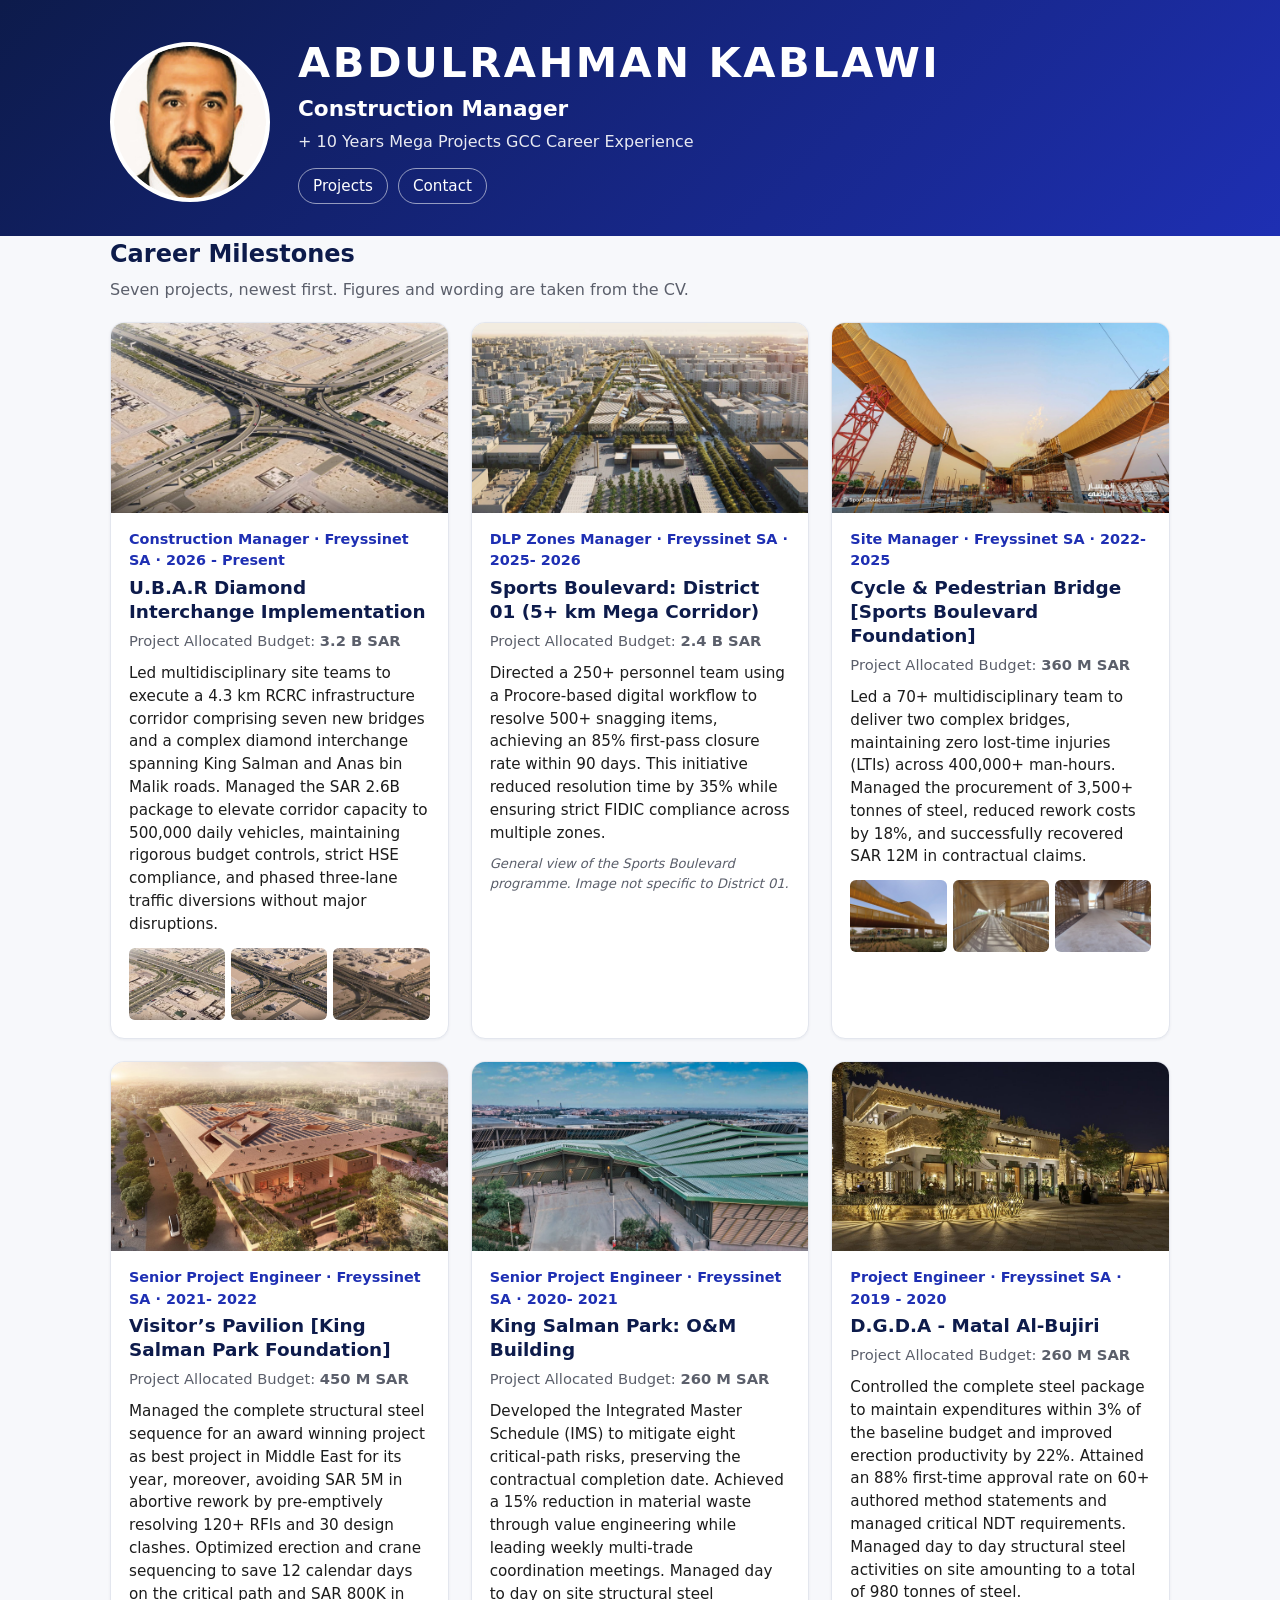
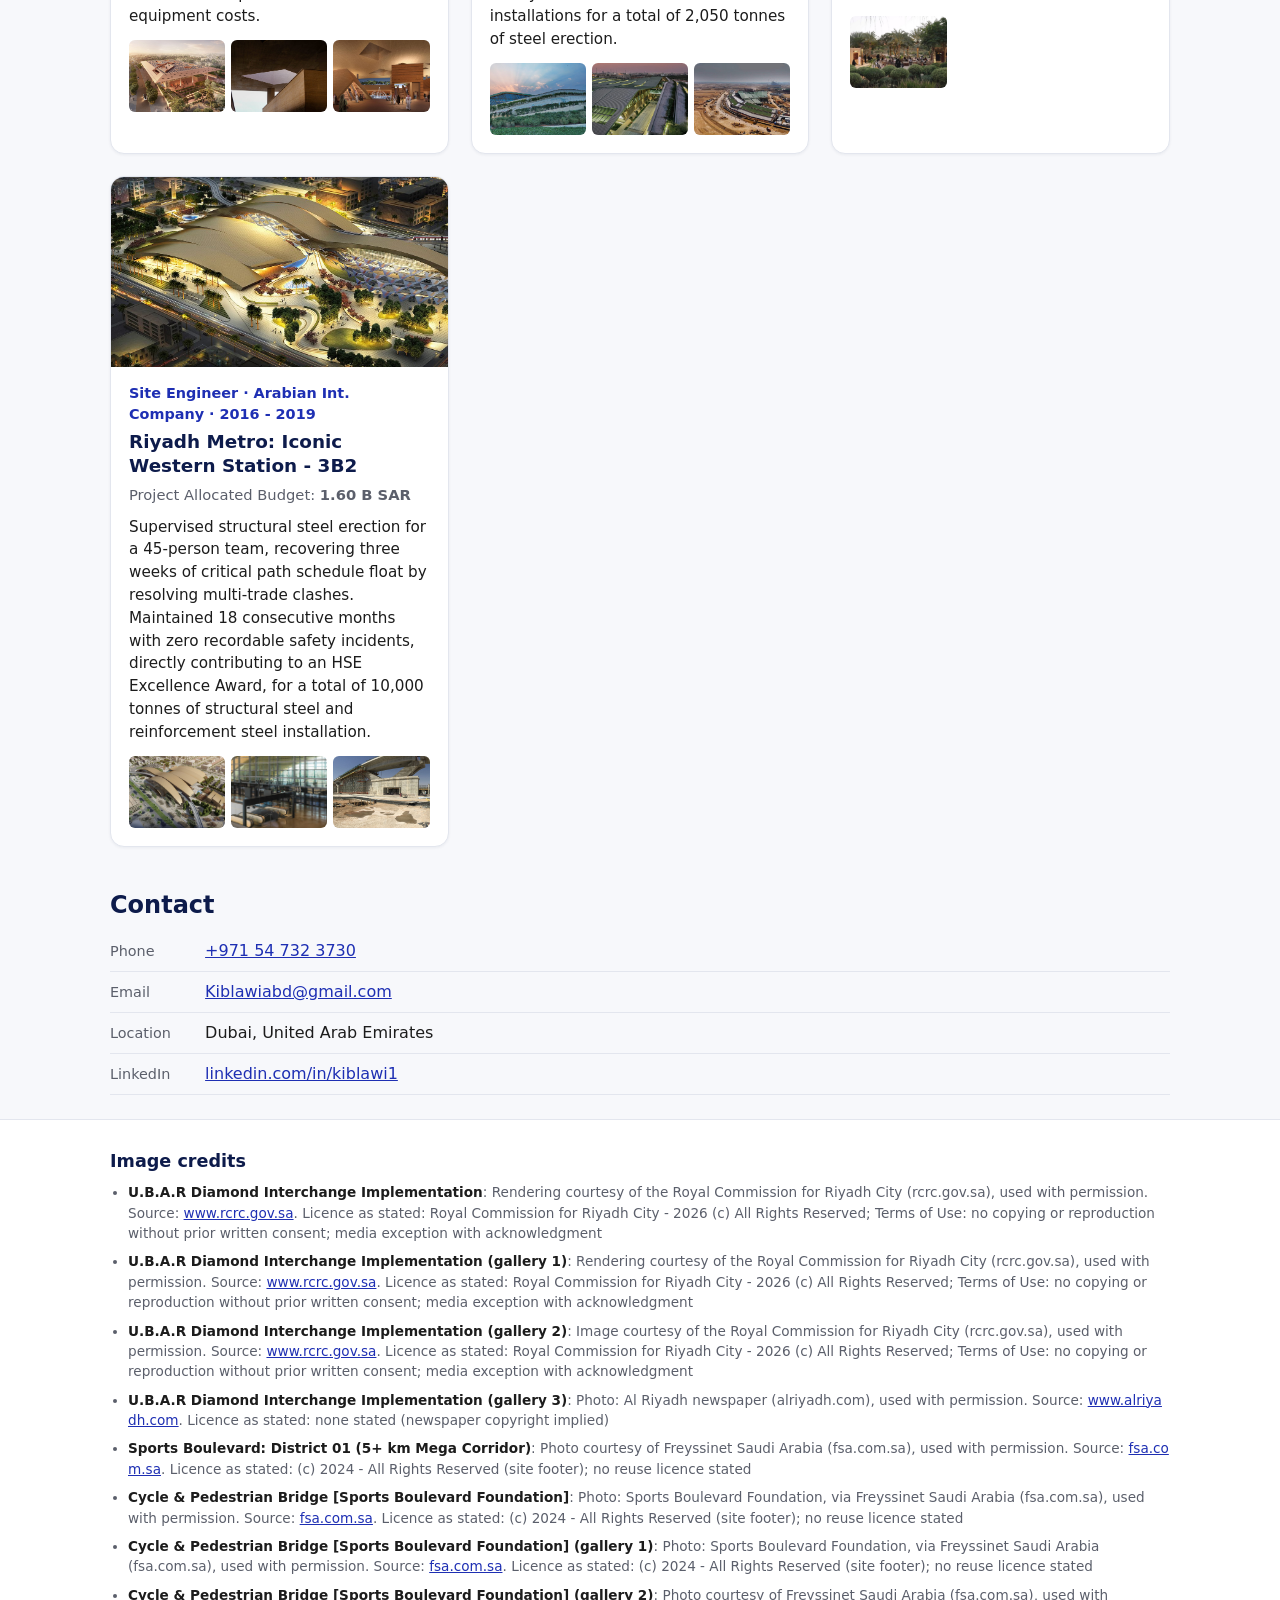
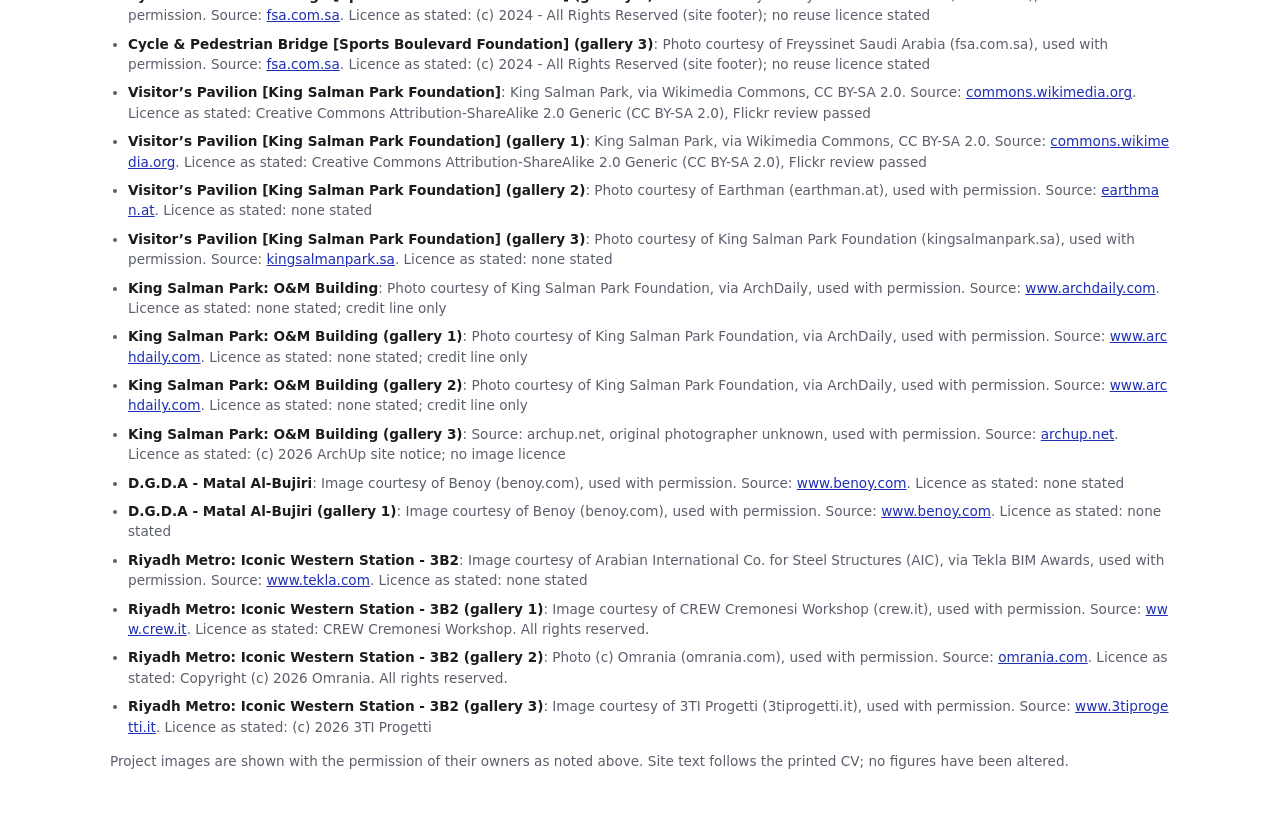
==== commit 7434c810: "Add phone and email to contact section Co-Authored-By: Claude Fable 5.1 <noreply@anthropic.com>" ====
--- a/index.html
+++ b/index.html
@@ -119,6 +119,8 @@
   <section id="contact">
     <h2>Contact</h2>
     <ul class="contact">
+      <li><span class="lbl">Phone</span> <a href="tel:+971547323730">+971 54 732 3730</a></li>
+      <li><span class="lbl">Email</span> <a href="mailto:Kiblawiabd@gmail.com">Kiblawiabd@gmail.com</a></li>
       <li><span class="lbl">Location</span> Dubai, United Arab Emirates</li>
       <li><span class="lbl">LinkedIn</span> <a href="https://www.linkedin.com/in/kiblawi1" rel="noopener">linkedin.com/in/kiblawi1</a></li>
     </ul>
